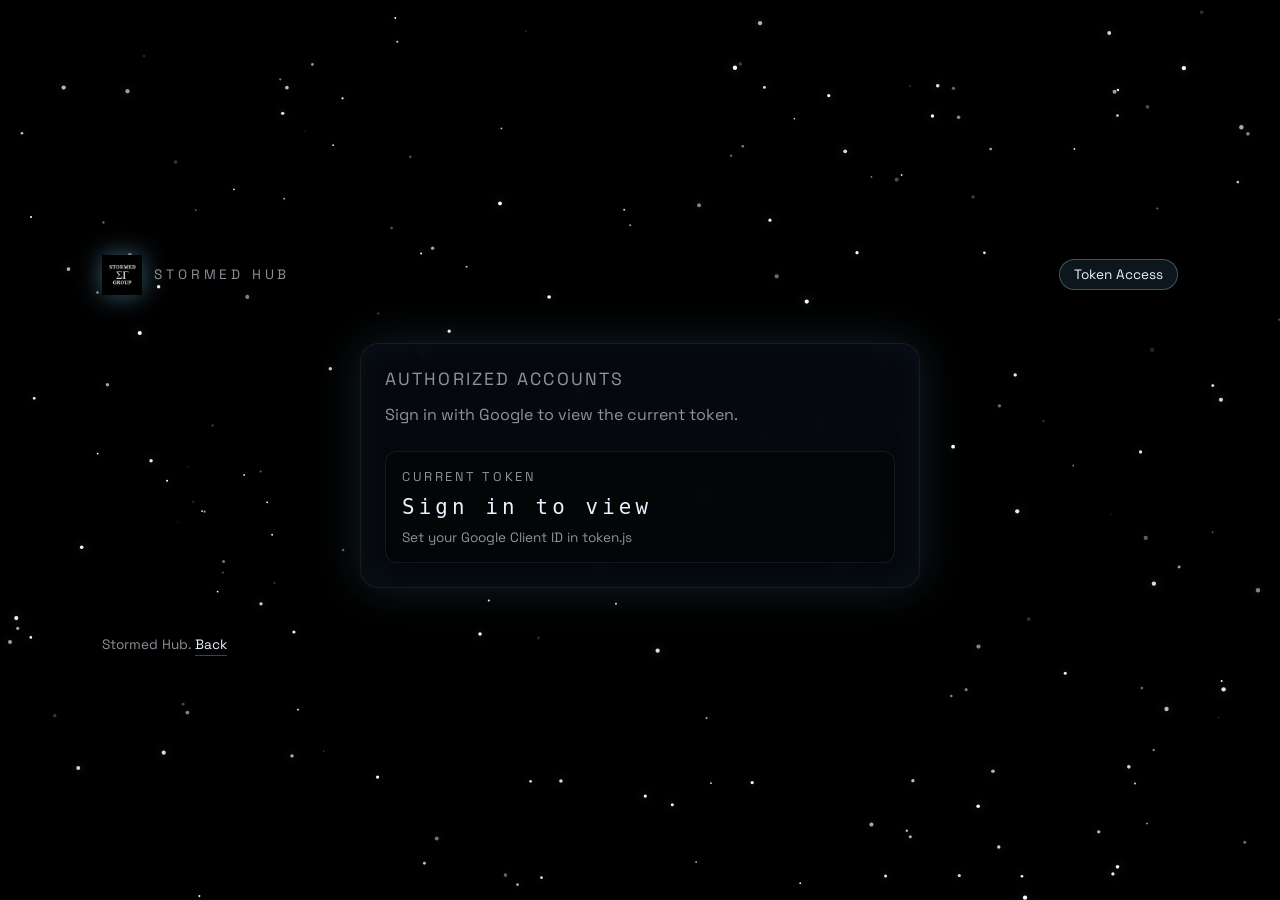
==== token.html @ 738a23ad "update site" ====
<!doctype html>
<html lang="en">
  <head>
    <meta charset="utf-8" />
    <meta name="viewport" content="width=device-width, initial-scale=1" />
    <title>STORMED HUB | Token Access</title>
    <link rel="icon" type="image/png" href="images/StormedGroup.png" />
    <link rel="preconnect" href="https://fonts.googleapis.com" />
    <link rel="preconnect" href="https://fonts.gstatic.com" crossorigin />
    <link
      href="https://fonts.googleapis.com/css2?family=Space+Grotesk:wght@400;500;600;700&family=JetBrains+Mono:wght@400;600&display=swap"
      rel="stylesheet"
    />
    <link rel="stylesheet" href="styles.css" />
  </head>
  <body>
    <canvas id="snow" aria-hidden="true"></canvas>

    <main class="page token-page">
      <nav class="nav">
        <div class="brand">
          <img
            class="brand-logo"
            src="images/StormedGroup.png"
            alt="Stormed Hub logo"
          />
          <span>STORMED HUB</span>
        </div>
        <div class="tag">Token Access</div>
      </nav>

      <section class="panel token-panel">
        <div class="panel-title">Authorized Accounts</div>
        <p class="panel-copy">Sign in with Google to view the current token.</p>

        <div id="gsi-button" class="gsi"></div>

        <div class="token-box">
          <div class="token-label">Current Token</div>
          <div id="token-value" class="token-value">Sign in to view</div>
          <div id="token-meta" class="token-meta"></div>
        </div>
      </section>

      <footer class="footer">
        Stormed Hub. <a class="footer-link" href="index.html">Back</a>
      </footer>
    </main>

    <script src="https://accounts.google.com/gsi/client" async defer></script>
    <script src="token.js"></script>
    <script src="script.js"></script>
  </body>
</html>
---- styles.css ----
:root {
  color-scheme: dark;
  --bg: #000;
  --text: #e9f1ff;
  --muted: rgba(233, 241, 255, 0.6);
  --accent: #7dd3ff;
  --panel: rgba(8, 12, 18, 0.7);
  --panel-border: rgba(255, 255, 255, 0.08);
  --panel-glow: rgba(125, 211, 255, 0.14);
}

* {
  box-sizing: border-box;
  margin: 0;
  padding: 0;
}

body {
  min-height: 100vh;
  background: var(--bg);
  color: var(--text);
  font-family: "Space Grotesk", sans-serif;
  overflow: hidden;
}

#snow {
  position: fixed;
  inset: 0;
  width: 100%;
  height: 100%;
  pointer-events: none;
  z-index: 0;
}

.page {
  position: relative;
  z-index: 1;
  min-height: 100vh;
  display: flex;
  flex-direction: column;
  justify-content: space-between;
  padding: 40px 8vw 32px;
  gap: 48px;
}

.nav {
  display: flex;
  align-items: center;
  justify-content: space-between;
  gap: 16px;
}

.brand {
  display: inline-flex;
  align-items: center;
  gap: 12px;
  font-size: 0.85rem;
  text-transform: uppercase;
  letter-spacing: 0.28em;
  color: var(--muted);
}

.brand-logo {
  width: 40px;
  height: 40px;
  object-fit: contain;
  filter: drop-shadow(0 0 12px rgba(125, 211, 255, 0.45));
}

.tag {
  font-size: 0.85rem;
  padding: 6px 14px;
  border-radius: 999px;
  border: 1px solid rgba(125, 211, 255, 0.35);
  background: rgba(125, 211, 255, 0.1);
  color: var(--text);
}

.hero {
  display: grid;
  grid-template-columns: minmax(0, 1.2fr) minmax(0, 0.8fr);
  gap: 48px;
  align-items: center;
}

.hero-copy {
  display: flex;
  flex-direction: column;
  gap: 16px;
}

.eyebrow {
  font-size: 0.75rem;
  text-transform: uppercase;
  letter-spacing: 0.32em;
  color: var(--muted);
}

h1 {
  font-size: clamp(2.6rem, 5vw, 4.8rem);
  line-height: 0.95;
  letter-spacing: -0.02em;
}

.lead {
  font-size: 1.1rem;
  color: var(--muted);
  max-width: 52ch;
}

.note {
  font-size: 1rem;
  color: var(--muted);
}

.pill {
  display: inline-flex;
  align-items: center;
  gap: 8px;
  padding: 6px 14px;
  border-radius: 999px;
  border: 1px solid rgba(125, 211, 255, 0.35);
  background: rgba(125, 211, 255, 0.12);
  color: var(--text);
  width: fit-content;
}

.pill span {
  width: 7px;
  height: 7px;
  border-radius: 999px;
  background: var(--accent);
  box-shadow: 0 0 12px var(--accent);
}

.panel {
  background: var(--panel);
  border-radius: 18px;
  border: 1px solid var(--panel-border);
  padding: 24px;
  box-shadow: 0 0 45px var(--panel-glow), inset 0 0 40px rgba(125, 211, 255, 0.05);
  backdrop-filter: blur(8px);
}

.panel-title {
  font-size: 1.1rem;
  letter-spacing: 0.12em;
  text-transform: uppercase;
  color: var(--muted);
  margin-bottom: 12px;
}

.panel-copy {
  color: var(--muted);
  line-height: 1.6;
  margin-bottom: 20px;
}

.panel-row {
  display: flex;
  align-items: center;
  justify-content: space-between;
  font-family: "JetBrains Mono", monospace;
  font-size: 0.9rem;
  padding: 10px 0;
  border-top: 1px solid rgba(255, 255, 255, 0.06);
}

.panel-row:first-of-type {
  border-top: none;
}

.panel-value {
  color: var(--accent);
}

.footer {
  font-size: 0.85rem;
  color: var(--muted);
}

.footer-link {
  color: var(--text);
  text-decoration: none;
  border-bottom: 1px solid rgba(125, 211, 255, 0.35);
  padding-bottom: 2px;
}

.footer-link:hover {
  color: var(--accent);
}

.token-page {
  justify-content: center;
  text-align: left;
}

.token-panel {
  max-width: 560px;
  width: 100%;
  margin: 0 auto;
}

.gsi {
  margin: 18px 0 24px;
}

.token-box {
  border: 1px solid rgba(255, 255, 255, 0.08);
  border-radius: 12px;
  padding: 16px;
  background: rgba(0, 0, 0, 0.35);
}

.token-label {
  font-size: 0.8rem;
  letter-spacing: 0.2em;
  text-transform: uppercase;
  color: var(--muted);
  margin-bottom: 10px;
}

.token-value {
  font-family: \"JetBrains Mono\", monospace;
  font-size: 1.3rem;
  letter-spacing: 0.2em;
}

.token-meta {
  margin-top: 10px;
  font-size: 0.85rem;
  color: var(--muted);
}

@media (max-width: 900px) {
  .page {
    padding: 32px 6vw 24px;
  }

  .hero {
    grid-template-columns: 1fr;
  }
}
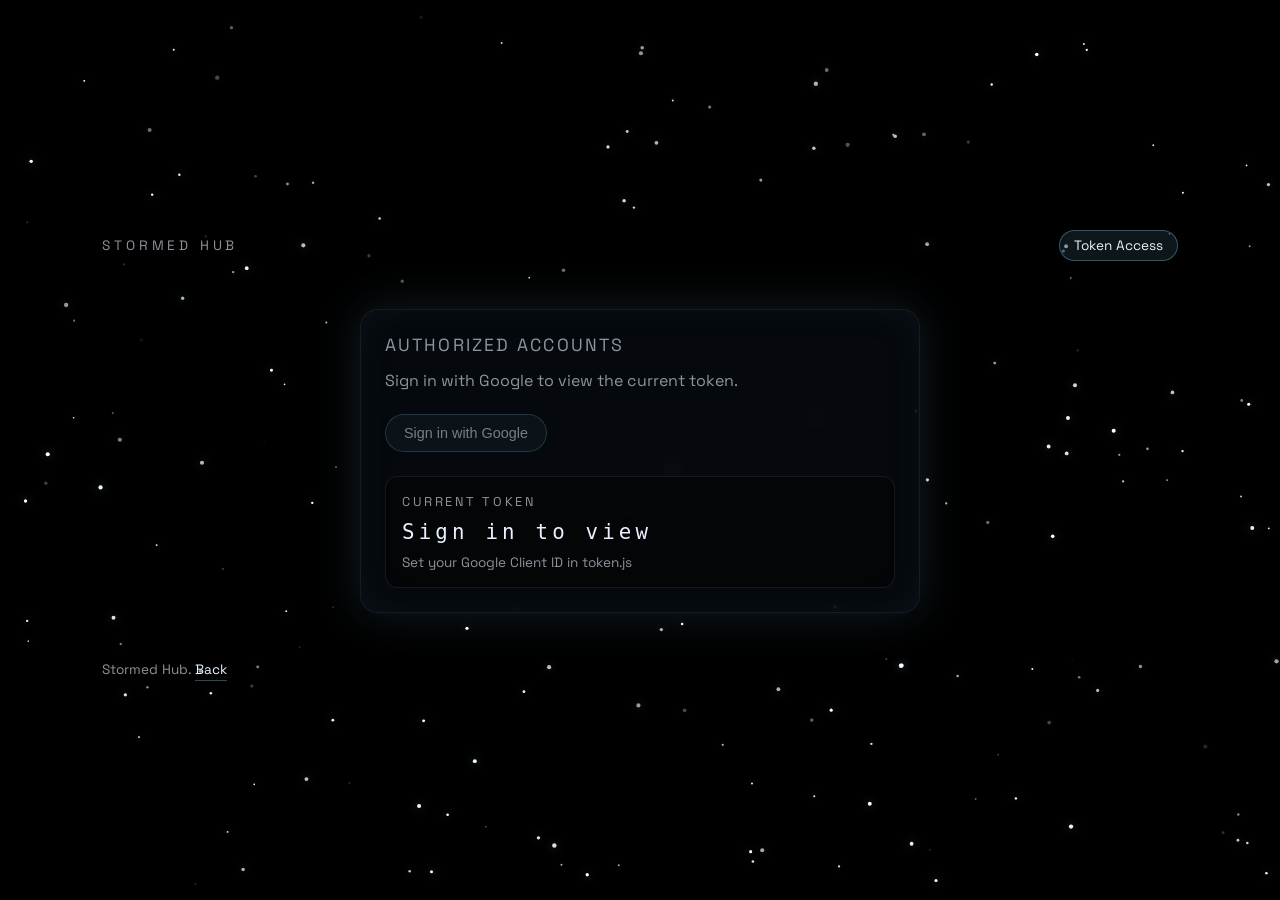
==== commit 945732a2: "update site" ====
--- a/token.html
+++ b/token.html
@@ -18,14 +18,7 @@
 
     <main class="page token-page">
       <nav class="nav">
-        <div class="brand">
-          <img
-            class="brand-logo"
-            src="images/StormedGroup.png"
-            alt="Stormed Hub logo"
-          />
-          <span>STORMED HUB</span>
-        </div>
+        <div class="brand">STORMED HUB</div>
         <div class="tag">Token Access</div>
       </nav>
 
@@ -33,6 +26,12 @@
         <div class="panel-title">Authorized Accounts</div>
         <p class="panel-copy">Sign in with Google to view the current token.</p>
 
+        <div class="auth-row">
+          <button id="login-button" class="auth-button">Sign in with Google</button>
+          <button id="logout-button" class="auth-button ghost" hidden>
+            Log out
+          </button>
+        </div>
         <div id="gsi-button" class="gsi"></div>
 
         <div class="token-box">
--- a/styles.css
+++ b/styles.css
@@ -51,20 +51,10 @@
 }
 
 .brand {
-  display: inline-flex;
-  align-items: center;
-  gap: 12px;
   font-size: 0.85rem;
   text-transform: uppercase;
   letter-spacing: 0.28em;
   color: var(--muted);
-}
-
-.brand-logo {
-  width: 40px;
-  height: 40px;
-  object-fit: contain;
-  filter: drop-shadow(0 0 12px rgba(125, 211, 255, 0.45));
 }
 
 .tag {
@@ -205,6 +195,39 @@
   margin: 18px 0 24px;
 }
 
+.auth-row {
+  display: flex;
+  flex-wrap: wrap;
+  gap: 12px;
+  margin-top: 18px;
+}
+
+.auth-button {
+  appearance: none;
+  border: 1px solid rgba(125, 211, 255, 0.4);
+  background: rgba(125, 211, 255, 0.1);
+  color: var(--text);
+  padding: 10px 18px;
+  border-radius: 999px;
+  font-size: 0.9rem;
+  cursor: pointer;
+  transition: transform 0.2s ease, border-color 0.2s ease;
+}
+
+.auth-button:hover {
+  transform: translateY(-1px);
+  border-color: rgba(125, 211, 255, 0.7);
+}
+
+.auth-button:disabled {
+  opacity: 0.5;
+  cursor: not-allowed;
+}
+
+.auth-button.ghost {
+  background: transparent;
+}
+
 .token-box {
   border: 1px solid rgba(255, 255, 255, 0.08);
   border-radius: 12px;
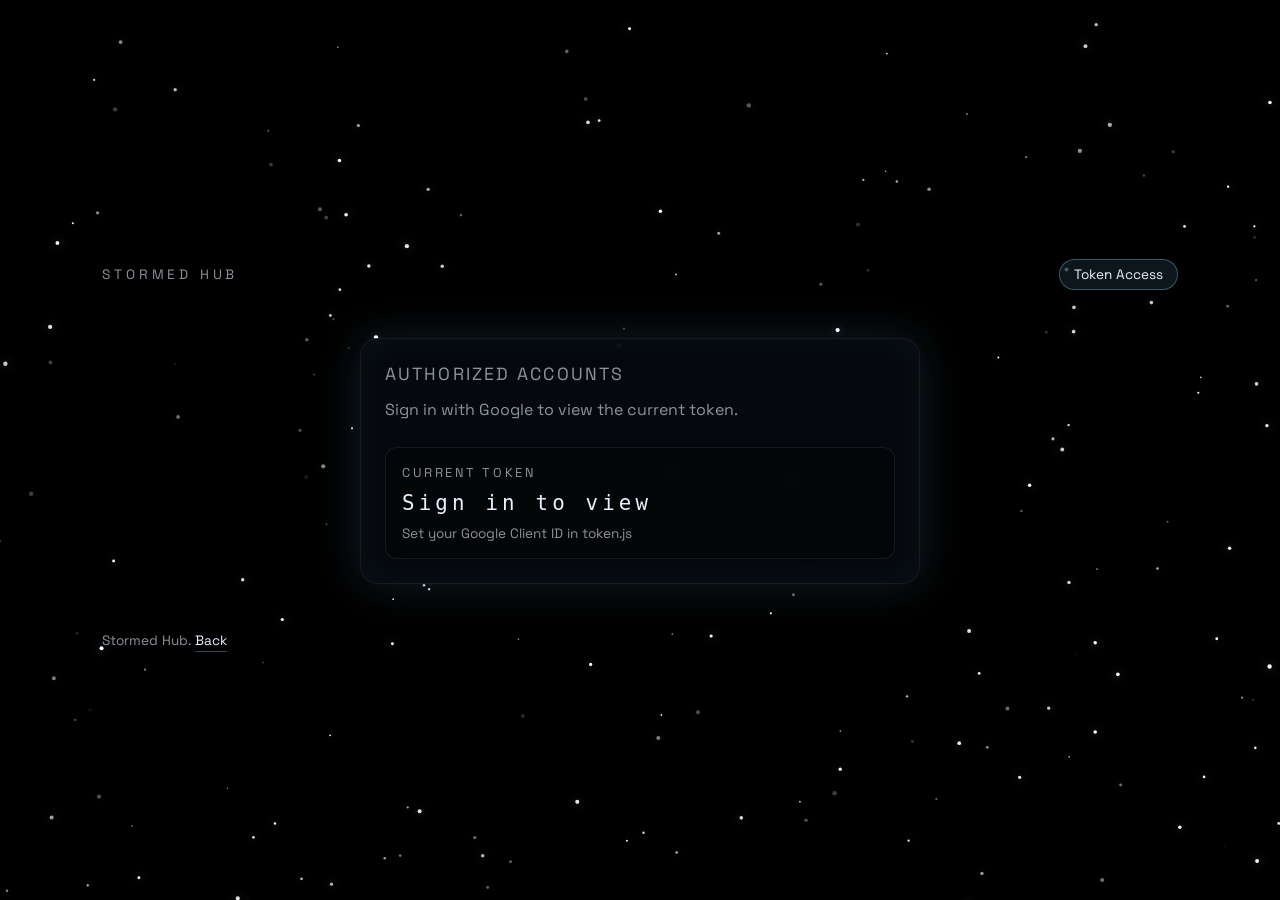
==== commit e652ead5: "update site" ====
--- a/token.html
+++ b/token.html
@@ -26,12 +26,6 @@
         <div class="panel-title">Authorized Accounts</div>
         <p class="panel-copy">Sign in with Google to view the current token.</p>
 
-        <div class="auth-row">
-          <button id="login-button" class="auth-button">Sign in with Google</button>
-          <button id="logout-button" class="auth-button ghost" hidden>
-            Log out
-          </button>
-        </div>
         <div id="gsi-button" class="gsi"></div>
 
         <div class="token-box">
--- a/styles.css
+++ b/styles.css
@@ -195,39 +195,6 @@
   margin: 18px 0 24px;
 }
 
-.auth-row {
-  display: flex;
-  flex-wrap: wrap;
-  gap: 12px;
-  margin-top: 18px;
-}
-
-.auth-button {
-  appearance: none;
-  border: 1px solid rgba(125, 211, 255, 0.4);
-  background: rgba(125, 211, 255, 0.1);
-  color: var(--text);
-  padding: 10px 18px;
-  border-radius: 999px;
-  font-size: 0.9rem;
-  cursor: pointer;
-  transition: transform 0.2s ease, border-color 0.2s ease;
-}
-
-.auth-button:hover {
-  transform: translateY(-1px);
-  border-color: rgba(125, 211, 255, 0.7);
-}
-
-.auth-button:disabled {
-  opacity: 0.5;
-  cursor: not-allowed;
-}
-
-.auth-button.ghost {
-  background: transparent;
-}
-
 .token-box {
   border: 1px solid rgba(255, 255, 255, 0.08);
   border-radius: 12px;
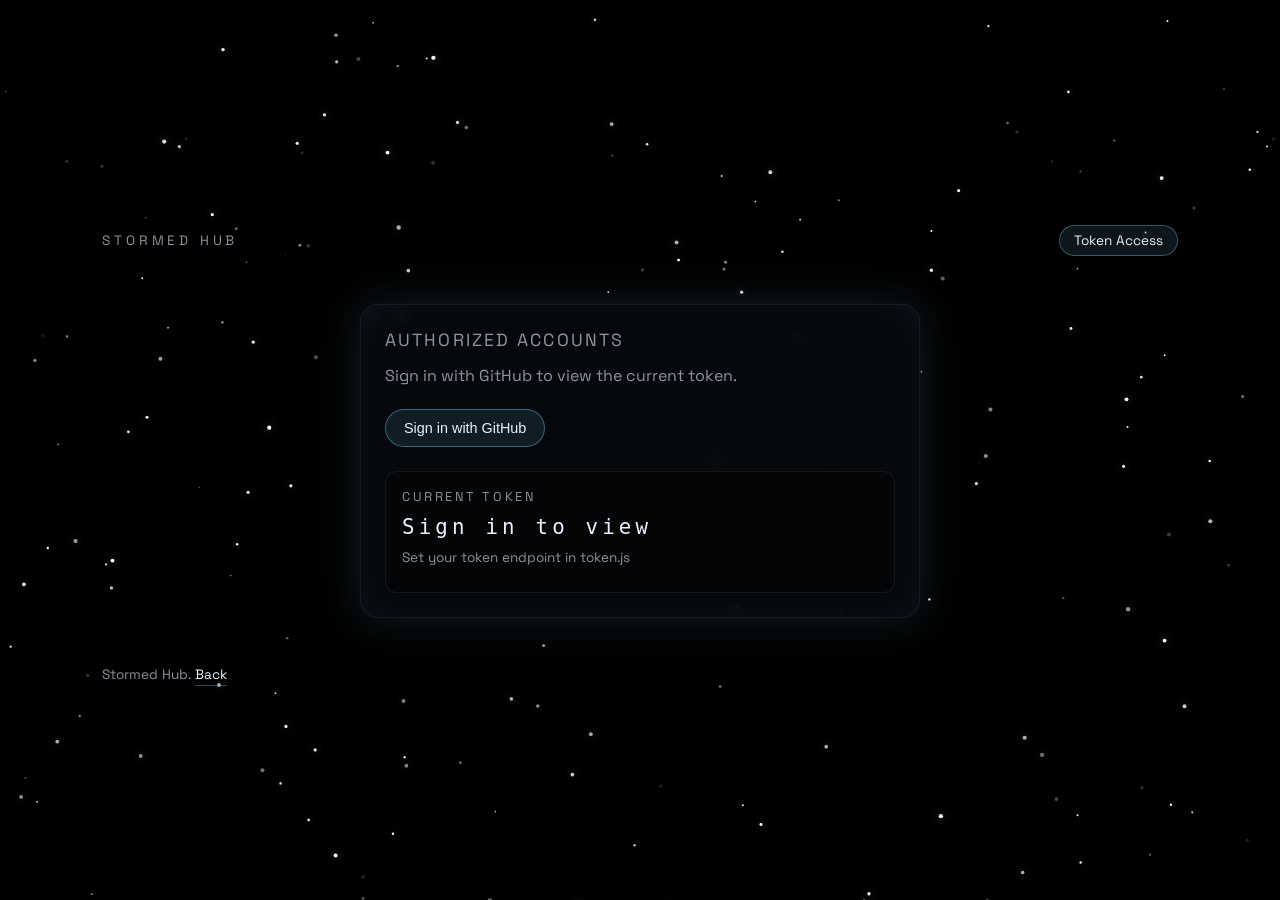
==== commit 114f1069: "update site" ====
--- a/token.html
+++ b/token.html
@@ -24,14 +24,20 @@
 
       <section class="panel token-panel">
         <div class="panel-title">Authorized Accounts</div>
-        <p class="panel-copy">Sign in with Google to view the current token.</p>
+        <p class="panel-copy">Sign in with GitHub to view the current token.</p>
 
-        <div id="gsi-button" class="gsi"></div>
+        <div class="auth-row">
+          <button id="login-button" class="auth-button">Sign in with GitHub</button>
+          <button id="logout-button" class="auth-button ghost" hidden>
+            Log out
+          </button>
+        </div>
 
         <div class="token-box">
           <div class="token-label">Current Token</div>
           <div id="token-value" class="token-value">Sign in to view</div>
           <div id="token-meta" class="token-meta"></div>
+          <div id="user-meta" class="token-meta"></div>
         </div>
       </section>
 
@@ -40,7 +46,6 @@
       </footer>
     </main>
 
-    <script src="https://accounts.google.com/gsi/client" async defer></script>
     <script src="token.js"></script>
     <script src="script.js"></script>
   </body>
--- a/styles.css
+++ b/styles.css
@@ -191,8 +191,37 @@
   margin: 0 auto;
 }
 
-.gsi {
+.auth-row {
+  display: flex;
+  flex-wrap: wrap;
+  gap: 12px;
   margin: 18px 0 24px;
+}
+
+.auth-button {
+  appearance: none;
+  border: 1px solid rgba(125, 211, 255, 0.4);
+  background: rgba(125, 211, 255, 0.1);
+  color: var(--text);
+  padding: 10px 18px;
+  border-radius: 999px;
+  font-size: 0.9rem;
+  cursor: pointer;
+  transition: transform 0.2s ease, border-color 0.2s ease;
+}
+
+.auth-button:hover {
+  transform: translateY(-1px);
+  border-color: rgba(125, 211, 255, 0.7);
+}
+
+.auth-button:disabled {
+  opacity: 0.5;
+  cursor: not-allowed;
+}
+
+.auth-button.ghost {
+  background: transparent;
 }
 
 .token-box {
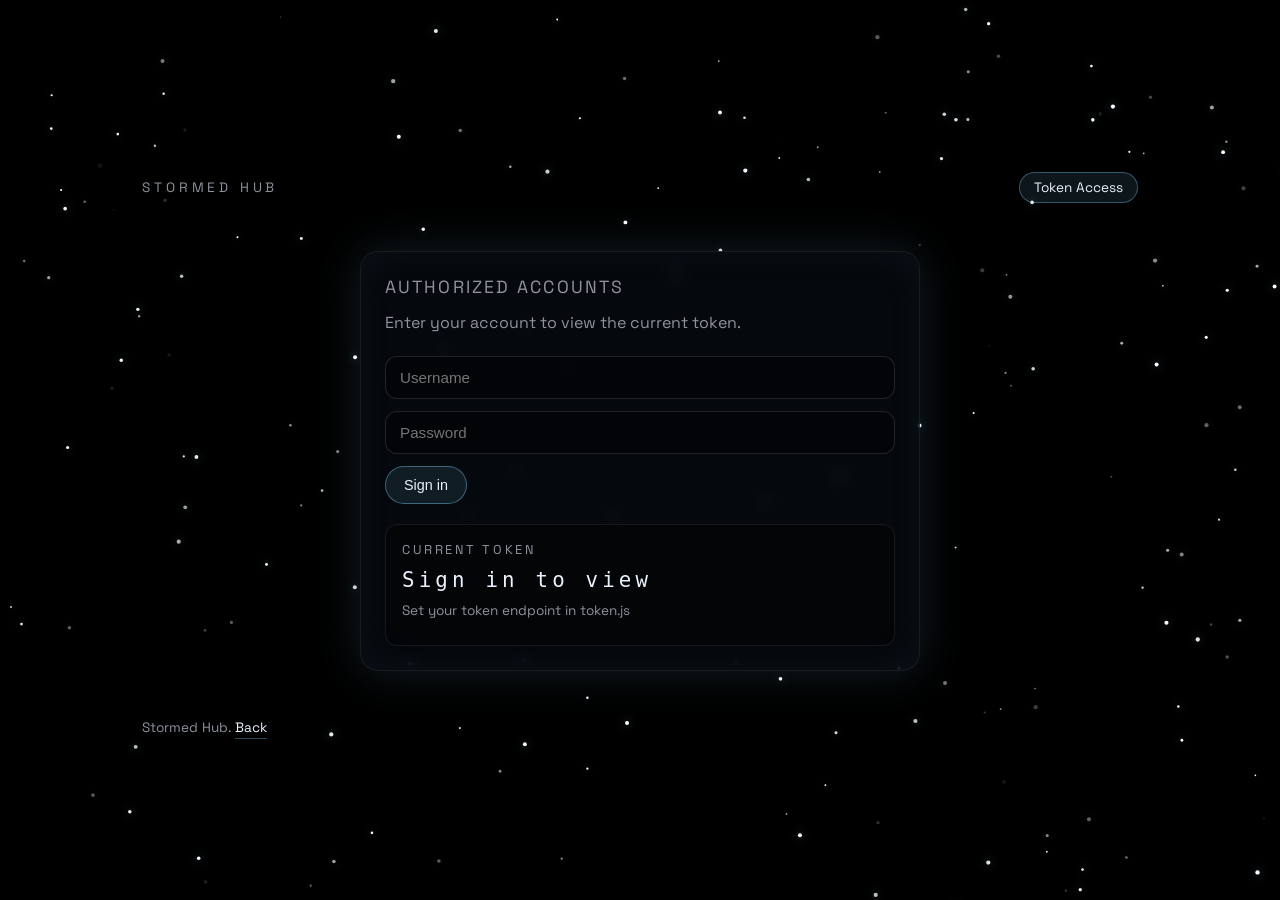
==== commit a597df17: "update site" ====
--- a/token.html
+++ b/token.html
@@ -24,14 +24,34 @@
 
       <section class="panel token-panel">
         <div class="panel-title">Authorized Accounts</div>
-        <p class="panel-copy">Sign in with GitHub to view the current token.</p>
+        <p class="panel-copy">Enter your account to view the current token.</p>
 
-        <div class="auth-row">
-          <button id="login-button" class="auth-button">Sign in with GitHub</button>
-          <button id="logout-button" class="auth-button ghost" hidden>
-            Log out
-          </button>
-        </div>
+        <form id="auth-form" class="auth-form">
+          <input
+            id="auth-username"
+            class="auth-input"
+            type="text"
+            autocomplete="username"
+            placeholder="Username"
+            required
+          />
+          <input
+            id="auth-password"
+            class="auth-input"
+            type="password"
+            autocomplete="current-password"
+            placeholder="Password"
+            required
+          />
+          <div class="auth-row">
+            <button id="login-button" class="auth-button" type="submit">
+              Sign in
+            </button>
+            <button id="logout-button" class="auth-button ghost" type="button" hidden>
+              Log out
+            </button>
+          </div>
+        </form>
 
         <div class="token-box">
           <div class="token-label">Current Token</div>
--- a/styles.css
+++ b/styles.css
@@ -20,7 +20,8 @@
   background: var(--bg);
   color: var(--text);
   font-family: "Space Grotesk", sans-serif;
-  overflow: hidden;
+  overflow-x: hidden;
+  overflow-y: auto;
 }
 
 #snow {
@@ -36,6 +37,9 @@
   position: relative;
   z-index: 1;
   min-height: 100vh;
+  width: 100%;
+  max-width: 1200px;
+  margin: 0 auto;
   display: flex;
   flex-direction: column;
   justify-content: space-between;
@@ -48,6 +52,7 @@
   align-items: center;
   justify-content: space-between;
   gap: 16px;
+  flex-wrap: wrap;
 }
 
 .brand {
@@ -130,6 +135,7 @@
   padding: 24px;
   box-shadow: 0 0 45px var(--panel-glow), inset 0 0 40px rgba(125, 211, 255, 0.05);
   backdrop-filter: blur(8px);
+  width: 100%;
 }
 
 .panel-title {
@@ -191,11 +197,58 @@
   margin: 0 auto;
 }
 
+.token-box {
+  border: 1px solid rgba(255, 255, 255, 0.08);
+  border-radius: 12px;
+  padding: 16px;
+  background: rgba(0, 0, 0, 0.35);
+}
+
+.token-label {
+  font-size: 0.8rem;
+  letter-spacing: 0.2em;
+  text-transform: uppercase;
+  color: var(--muted);
+  margin-bottom: 10px;
+}
+
+.token-value {
+  font-family: \"JetBrains Mono\", monospace;
+  font-size: 1.3rem;
+  letter-spacing: 0.2em;
+}
+
+.token-meta {
+  margin-top: 10px;
+  font-size: 0.85rem;
+  color: var(--muted);
+}
+
+.auth-form {
+  display: grid;
+  gap: 12px;
+  margin: 16px 0 20px;
+}
+
+.auth-input {
+  width: 100%;
+  border-radius: 12px;
+  border: 1px solid rgba(255, 255, 255, 0.12);
+  background: rgba(0, 0, 0, 0.4);
+  color: var(--text);
+  padding: 12px 14px;
+  font-size: 0.95rem;
+}
+
+.auth-input:focus {
+  outline: none;
+  border-color: rgba(125, 211, 255, 0.6);
+}
+
 .auth-row {
   display: flex;
   flex-wrap: wrap;
   gap: 12px;
-  margin: 18px 0 24px;
 }
 
 .auth-button {
@@ -224,33 +277,6 @@
   background: transparent;
 }
 
-.token-box {
-  border: 1px solid rgba(255, 255, 255, 0.08);
-  border-radius: 12px;
-  padding: 16px;
-  background: rgba(0, 0, 0, 0.35);
-}
-
-.token-label {
-  font-size: 0.8rem;
-  letter-spacing: 0.2em;
-  text-transform: uppercase;
-  color: var(--muted);
-  margin-bottom: 10px;
-}
-
-.token-value {
-  font-family: \"JetBrains Mono\", monospace;
-  font-size: 1.3rem;
-  letter-spacing: 0.2em;
-}
-
-.token-meta {
-  margin-top: 10px;
-  font-size: 0.85rem;
-  color: var(--muted);
-}
-
 @media (max-width: 900px) {
   .page {
     padding: 32px 6vw 24px;
@@ -260,3 +286,19 @@
     grid-template-columns: 1fr;
   }
 }
+
+@media (max-width: 600px) {
+  .brand {
+    letter-spacing: 0.18em;
+  }
+
+  .nav {
+    flex-direction: column;
+    align-items: flex-start;
+  }
+
+  .page {
+    padding: 28px 6vw 20px;
+    gap: 32px;
+  }
+}
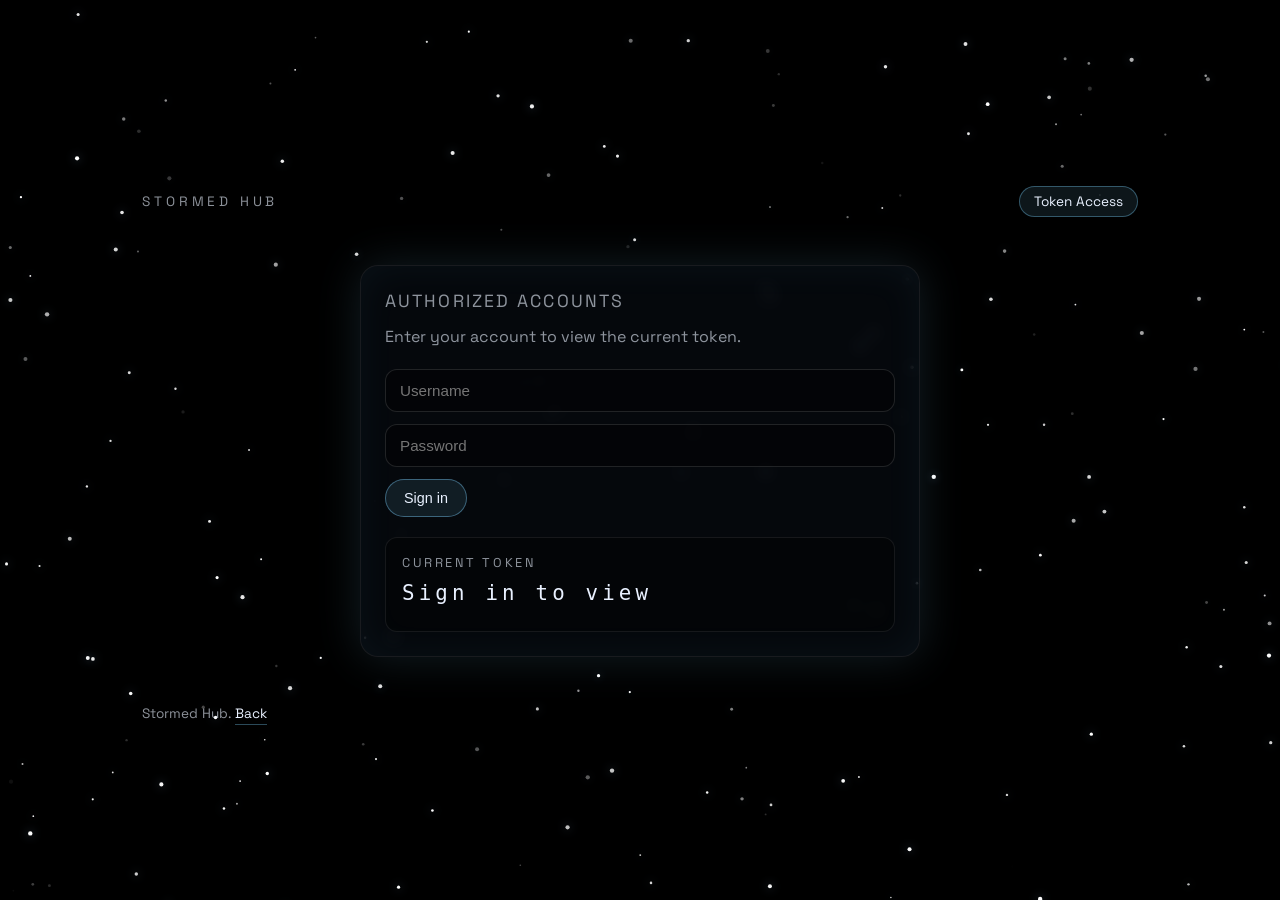
==== commit 9847f2d8: "update site" ====
--- a/token.html
+++ b/token.html
@@ -66,7 +66,7 @@
       </footer>
     </main>
 
-    <script src="token.js"></script>
+    <script src="token.js?v=20260310"></script>
     <script src="script.js"></script>
   </body>
 </html>
